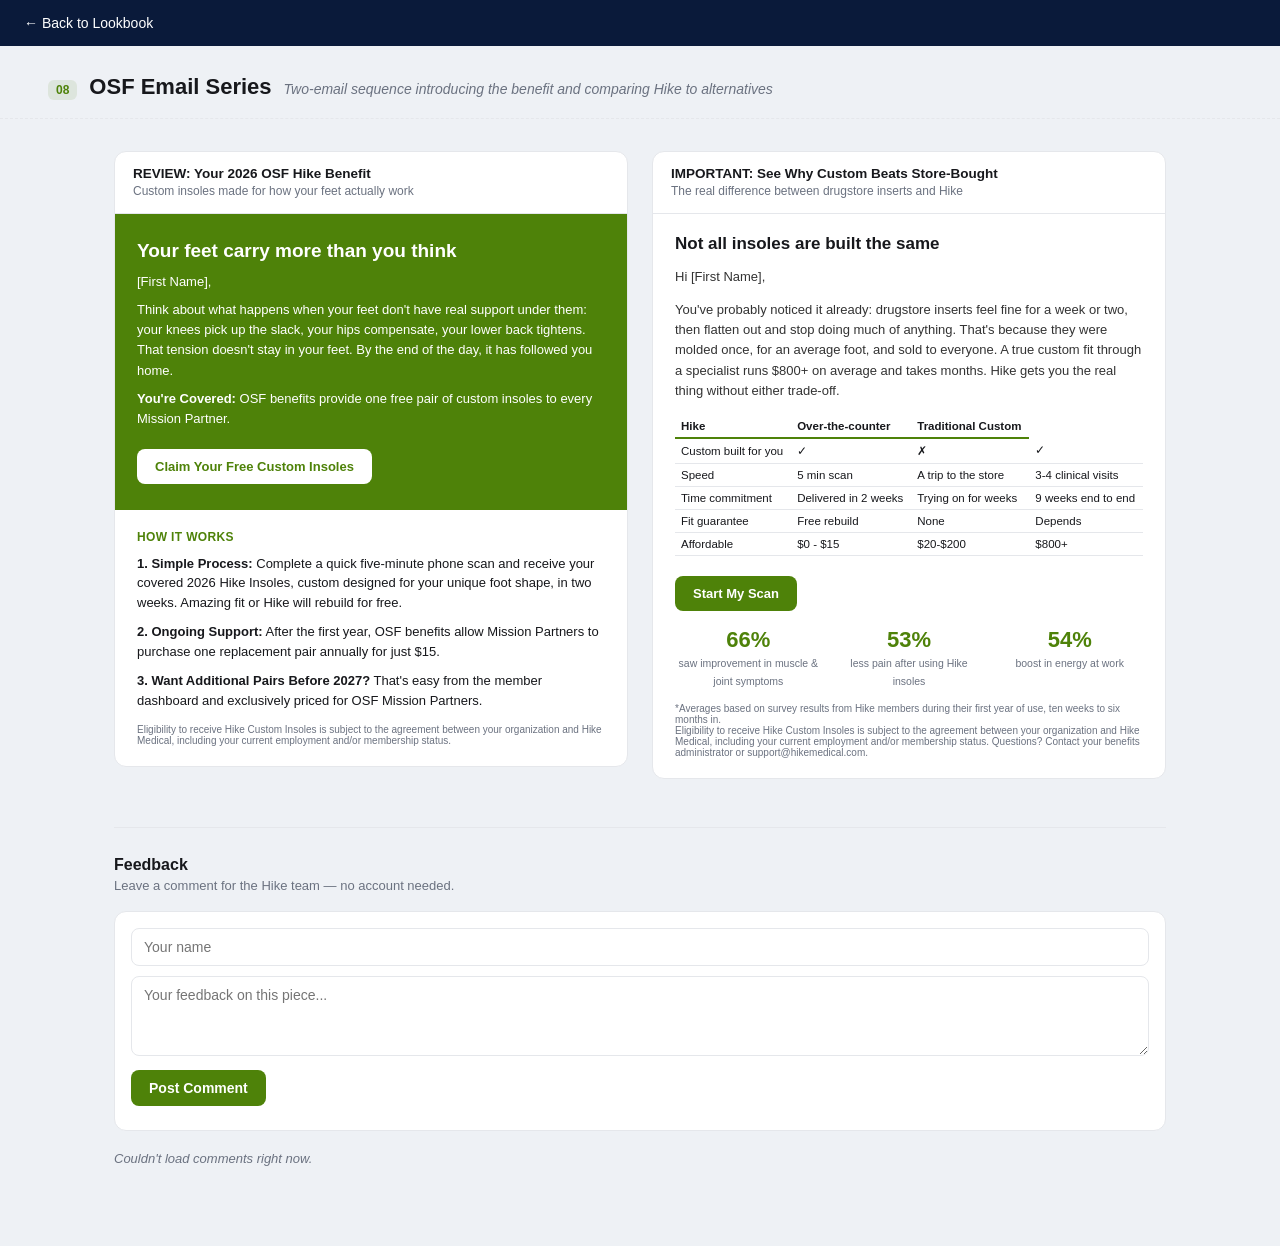
==== emails.html @ 9995e8eb "Create emails.html" ====
<!DOCTYPE html>
<html lang="en">
<head>
<meta charset="UTF-8">
<meta name="viewport" content="width=device-width,initial-scale=1">
<title>OSF × Hike Medical — Email Series Review</title>
<link rel="stylesheet" href="css/style.css">
<style>
  .em-grid { display:grid; grid-template-columns: 1fr 1fr; gap: 24px; align-items:start; }
  .em-card { background:#fff; border:1px solid var(--border); border-radius:12px; overflow:hidden; }
  .em-subject { padding: 14px 18px; border-bottom:1px solid var(--border); }
  .em-subject b { font-size: 13.5px; display:block; }
  .em-subject span { font-size:12px; color:var(--text-gray); }
  .em-hero { background: var(--osf-green); color:#fff; padding: 26px 22px; }
  .em-hero h2 { font-size:19px; margin:0 0 10px; }
  .em-hero p { font-size:13px; line-height:1.55; margin: 8px 0; }
  .em-hero .btn { display:inline-block; background:#fff; color: var(--osf-green); font-weight:800; font-size:13px; padding:10px 18px; border-radius:8px; margin-top:12px; }
  .em-body { padding: 20px 22px; }
  .em-body h4 { font-size: 12px; text-transform:uppercase; color: var(--osf-green); letter-spacing:.03em; margin: 0 0 10px; }
  .em-step { font-size:13px; margin-bottom:10px; line-height:1.5; }
  .em-body h3 { font-size:17px; margin:0 0 10px; }
  .em-body p.copy { font-size:13px; line-height:1.55; color:#333; }
  .em-table { width:100%; border-collapse:collapse; font-size:11.5px; margin:14px 0; }
  .em-table th { text-align:left; border-bottom:2px solid var(--osf-green); padding:5px 6px; }
  .em-table td { padding:5px 6px; border-bottom:1px solid var(--border); }
  .em-cta-btn { display:inline-block; background: var(--osf-green); color:#fff; font-weight:800; font-size:13px; padding:10px 18px; border-radius:8px; margin: 6px 0 16px; }
  .em-stats { display:flex; gap:14px; }
  .em-stats div { text-align:center; flex:1; }
  .em-stats b { font-size:22px; color: var(--osf-green); display:block; }
  .em-stats span { font-size:10.5px; color:var(--text-gray); }
  .em-disclaimer { font-size: 10px; color:var(--text-gray); margin-top:14px; }
  @media (max-width:800px){ .em-grid{grid-template-columns:1fr;} }
</style>
</head>
<body>

<div class="subpage-bar"><a href="index.html">← Back to Lookbook</a></div>
<div class="subpage-title">
  <span class="num">08</span>
  <h2>OSF Email Series</h2>
  <span class="desc">Two-email sequence introducing the benefit and comparing Hike to alternatives</span>
</div>

<div class="subpage-content">
  <div class="em-grid">

    <div class="em-card">
      <div class="em-subject"><b>REVIEW: Your 2026 OSF Hike Benefit</b><span>Custom insoles made for how your feet actually work</span></div>
      <div class="em-hero">
        <h2>Your feet carry more than you think</h2>
        <p>[First Name],</p>
        <p>Think about what happens when your feet don't have real support under them: your knees pick up the slack, your hips compensate, your lower back tightens. That tension doesn't stay in your feet. By the end of the day, it has followed you home.</p>
        <p><b>You're Covered:</b> OSF benefits provide one free pair of custom insoles to every Mission Partner.</p>
        <a class="btn">Claim Your Free Custom Insoles</a>
      </div>
      <div class="em-body">
        <h4>How It Works</h4>
        <div class="em-step"><b>1. Simple Process:</b> Complete a quick five-minute phone scan and receive your covered 2026 Hike Insoles, custom designed for your unique foot shape, in two weeks. Amazing fit or Hike will rebuild for free.</div>
        <div class="em-step"><b>2. Ongoing Support:</b> After the first year, OSF benefits allow Mission Partners to purchase one replacement pair annually for just $15.</div>
        <div class="em-step"><b>3. Want Additional Pairs Before 2027?</b> That's easy from the member dashboard and exclusively priced for OSF Mission Partners.</div>
        <div class="em-disclaimer">Eligibility to receive Hike Custom Insoles is subject to the agreement between your organization and Hike Medical, including your current employment and/or membership status.</div>
      </div>
    </div>

    <div class="em-card">
      <div class="em-subject"><b>IMPORTANT: See Why Custom Beats Store-Bought</b><span>The real difference between drugstore inserts and Hike</span></div>
      <div class="em-body">
        <h3>Not all insoles are built the same</h3>
        <p class="copy">Hi [First Name],</p>
        <p class="copy">You've probably noticed it already: drugstore inserts feel fine for a week or two, then flatten out and stop doing much of anything. That's because they were molded once, for an average foot, and sold to everyone. A true custom fit through a specialist runs $800+ on average and takes months. Hike gets you the real thing without either trade-off.</p>
        <table class="em-table">
          <thead><tr><th>Hike</th><th>Over-the-counter</th><th>Traditional Custom</th></tr></thead>
          <tbody>
            <tr><td>Custom built for you</td><td>✓</td><td>✗</td><td>✓</td></tr>
            <tr><td>Speed</td><td>5 min scan</td><td>A trip to the store</td><td>3-4 clinical visits</td></tr>
            <tr><td>Time commitment</td><td>Delivered in 2 weeks</td><td>Trying on for weeks</td><td>9 weeks end to end</td></tr>
            <tr><td>Fit guarantee</td><td>Free rebuild</td><td>None</td><td>Depends</td></tr>
            <tr><td>Affordable</td><td>$0 - $15</td><td>$20-$200</td><td>$800+</td></tr>
          </tbody>
        </table>
        <a class="em-cta-btn">Start My Scan</a>
        <div class="em-stats">
          <div><b>66%</b><span>saw improvement in muscle &amp; joint symptoms</span></div>
          <div><b>53%</b><span>less pain after using Hike insoles</span></div>
          <div><b>54%</b><span>boost in energy at work</span></div>
        </div>
        <div class="em-disclaimer">*Averages based on survey results from Hike members during their first year of use, ten weeks to six months in.<br>Eligibility to receive Hike Custom Insoles is subject to the agreement between your organization and Hike Medical, including your current employment and/or membership status. Questions? Contact your benefits administrator or support@hikemedical.com.</div>
      </div>
    </div>

  </div>

  <div id="comments-root" data-page="emails"></div>
</div>

<script src="js/comments-config.js"></script>
<script src="js/comments.js"></script>
</body>
</html>
---- css/style.css ----
/* OSF Lookbook — shared styles */

:root {
  --navy: #0a1a3a;
  --bg: #eef1f5;
  --card-bg: #ffffff;
  --text-dark: #17181c;
  --text-gray: #6b7280;
  --border: #e5e7eb;
  --osf-green: #4e8209;
  --osf-green-dark: #3a6207;
}

* { box-sizing: border-box; }

body {
  margin: 0;
  font-family: -apple-system, BlinkMacSystemFont, "Segoe UI", Helvetica, Arial, sans-serif;
  background: var(--bg);
  color: var(--text-dark);
}

a { color: inherit; text-decoration: none; }

/* Top bar on hub */
.hub-header {
  background: var(--navy);
  color: #fff;
  padding: 40px 48px;
}
.hub-header h1 {
  margin: 0 0 6px;
  font-size: 34px;
  font-weight: 800;
}
.hub-header p {
  margin: 0;
  color: #b7c0d6;
  font-size: 15px;
}

/* Top bar on sub-pages */
.subpage-bar {
  background: var(--navy);
  padding: 14px 24px;
}
.subpage-bar a {
  color: #fff;
  font-size: 14px;
  font-weight: 500;
}
.subpage-bar a:hover { text-decoration: underline; }

.subpage-title {
  display: flex;
  align-items: baseline;
  gap: 12px;
  padding: 28px 48px 18px;
  border-bottom: 1px dashed var(--border);
  flex-wrap: wrap;
}
.subpage-title .num {
  font-size: 12px;
  font-weight: 700;
  color: var(--osf-green);
  background: rgba(78,130,9,0.1);
  padding: 3px 8px;
  border-radius: 6px;
}
.subpage-title h2 {
  margin: 0;
  font-size: 22px;
  font-weight: 800;
}
.subpage-title .desc {
  color: var(--text-gray);
  font-style: italic;
  font-size: 14px;
}

.subpage-content {
  max-width: 1100px;
  margin: 32px auto 80px;
  padding: 0 24px;
}

/* Hub grid */
.grid {
  display: grid;
  grid-template-columns: repeat(3, 1fr);
  gap: 20px;
  max-width: 1150px;
  margin: 40px auto;
  padding: 0 24px;
}
@media (max-width: 900px) {
  .grid { grid-template-columns: repeat(2, 1fr); }
}
@media (max-width: 600px) {
  .grid { grid-template-columns: 1fr; }
}

.card {
  background: var(--card-bg);
  border-radius: 14px;
  padding: 22px 22px 24px;
  box-shadow: 0 1px 2px rgba(16,24,40,0.06), 0 1px 3px rgba(16,24,40,0.08);
  transition: transform .15s ease, box-shadow .15s ease;
  display: block;
}
.card:hover {
  transform: translateY(-2px);
  box-shadow: 0 4px 14px rgba(16,24,40,0.12);
}
.card .label {
  font-size: 11px;
  font-weight: 800;
  letter-spacing: 0.06em;
  color: var(--osf-green);
  text-transform: uppercase;
  margin-bottom: 8px;
  display: block;
}
.card h3 {
  margin: 0 0 8px;
  font-size: 18px;
  font-weight: 800;
}
.card p {
  margin: 0;
  font-size: 13.5px;
  color: var(--text-gray);
  line-height: 1.45;
}

/* Generic mockup frame (browser-chrome style) */
.frame {
  background: #fff;
  border-radius: 12px;
  overflow: hidden;
  box-shadow: 0 1px 2px rgba(16,24,40,0.06), 0 8px 24px rgba(16,24,40,0.08);
  border: 1px solid var(--border);
}
.frame-chrome {
  background: #f3f4f6;
  border-bottom: 1px solid var(--border);
  padding: 10px 14px;
  display: flex;
  align-items: center;
  gap: 8px;
}
.frame-chrome .dot {
  width: 10px; height: 10px; border-radius: 50%; background: #d1d5db;
}
.frame-chrome .url-bar {
  flex: 1;
  background: #fff;
  border: 1px solid var(--border);
  border-radius: 6px;
  padding: 4px 10px;
  font-size: 12px;
  color: var(--text-gray);
}

/* Comment widget */
.comments-block {
  margin-top: 48px;
  border-top: 1px solid var(--border);
  padding-top: 28px;
}
.comments-block h3 {
  font-size: 16px;
  font-weight: 800;
  margin: 0 0 4px;
}
.comments-block .sub {
  font-size: 13px;
  color: var(--text-gray);
  margin: 0 0 18px;
}
.comment-form {
  background: #fff;
  border: 1px solid var(--border);
  border-radius: 12px;
  padding: 16px;
  margin-bottom: 20px;
}
.comment-form input,
.comment-form textarea {
  width: 100%;
  font-family: inherit;
  font-size: 14px;
  padding: 10px 12px;
  border: 1px solid var(--border);
  border-radius: 8px;
  margin-bottom: 10px;
  resize: vertical;
}
.comment-form textarea { min-height: 80px; }
.comment-form button {
  background: var(--osf-green);
  color: #fff;
  border: none;
  padding: 10px 18px;
  border-radius: 8px;
  font-size: 14px;
  font-weight: 700;
  cursor: pointer;
}
.comment-form button:hover { background: var(--osf-green-dark); }
.comment-form button:disabled { opacity: 0.6; cursor: default; }
.comment-status {
  font-size: 13px;
  margin-top: 8px;
  color: var(--text-gray);
}
.comment-list { display: flex; flex-direction: column; gap: 12px; }
.comment-item {
  background: #fff;
  border: 1px solid var(--border);
  border-radius: 10px;
  padding: 12px 14px;
}
.comment-item .meta {
  display: flex;
  justify-content: space-between;
  font-size: 12px;
  color: var(--text-gray);
  margin-bottom: 4px;
}
.comment-item .name { font-weight: 700; color: var(--text-dark); }
.comment-item .text { font-size: 14px; line-height: 1.5; white-space: pre-wrap; }
.comment-empty { font-size: 13px; color: var(--text-gray); font-style: italic; }
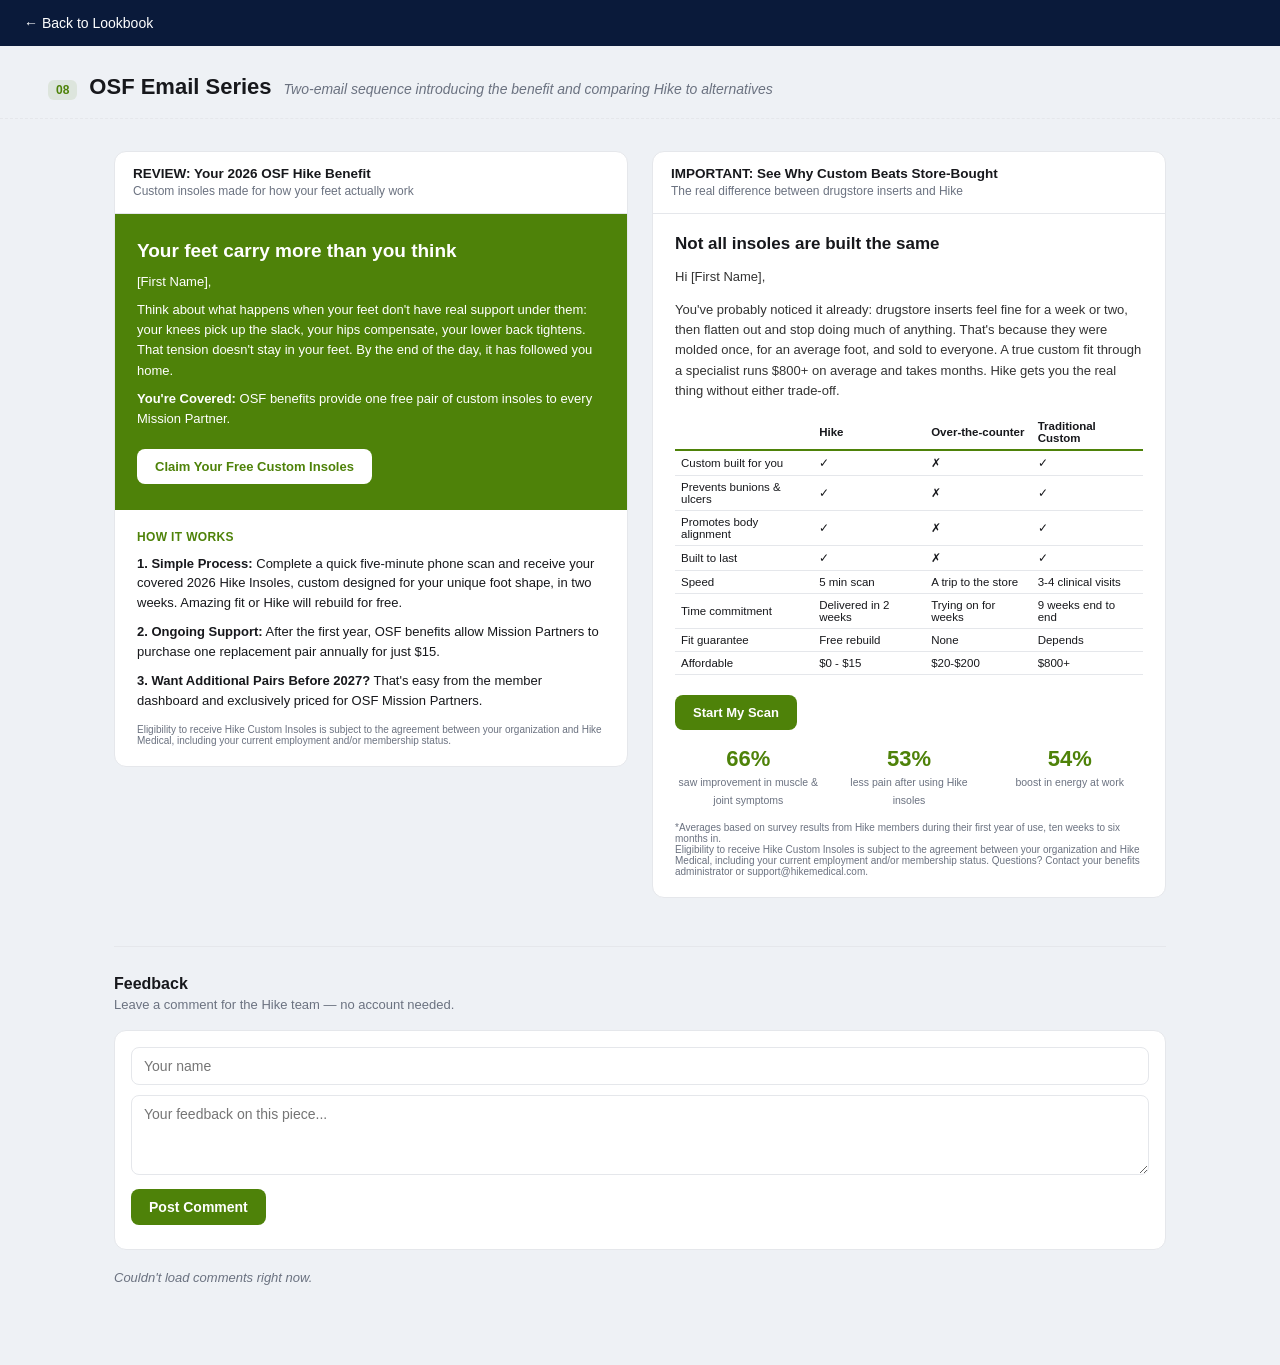
==== commit d1e5f944: "Update emails.html" ====
--- a/emails.html
+++ b/emails.html
@@ -69,9 +69,12 @@
         <p class="copy">Hi [First Name],</p>
         <p class="copy">You've probably noticed it already: drugstore inserts feel fine for a week or two, then flatten out and stop doing much of anything. That's because they were molded once, for an average foot, and sold to everyone. A true custom fit through a specialist runs $800+ on average and takes months. Hike gets you the real thing without either trade-off.</p>
         <table class="em-table">
-          <thead><tr><th>Hike</th><th>Over-the-counter</th><th>Traditional Custom</th></tr></thead>
+          <thead><tr><th></th><th>Hike</th><th>Over-the-counter</th><th>Traditional Custom</th></tr></thead>
           <tbody>
             <tr><td>Custom built for you</td><td>✓</td><td>✗</td><td>✓</td></tr>
+            <tr><td>Prevents bunions & ulcers</td><td>✓</td><td>✗</td><td>✓</td></tr>
+            <tr><td>Promotes body alignment</td><td>✓</td><td>✗</td><td>✓</td></tr>
+            <tr><td>Built to last</td><td>✓</td><td>✗</td><td>✓</td></tr>
             <tr><td>Speed</td><td>5 min scan</td><td>A trip to the store</td><td>3-4 clinical visits</td></tr>
             <tr><td>Time commitment</td><td>Delivered in 2 weeks</td><td>Trying on for weeks</td><td>9 weeks end to end</td></tr>
             <tr><td>Fit guarantee</td><td>Free rebuild</td><td>None</td><td>Depends</td></tr>
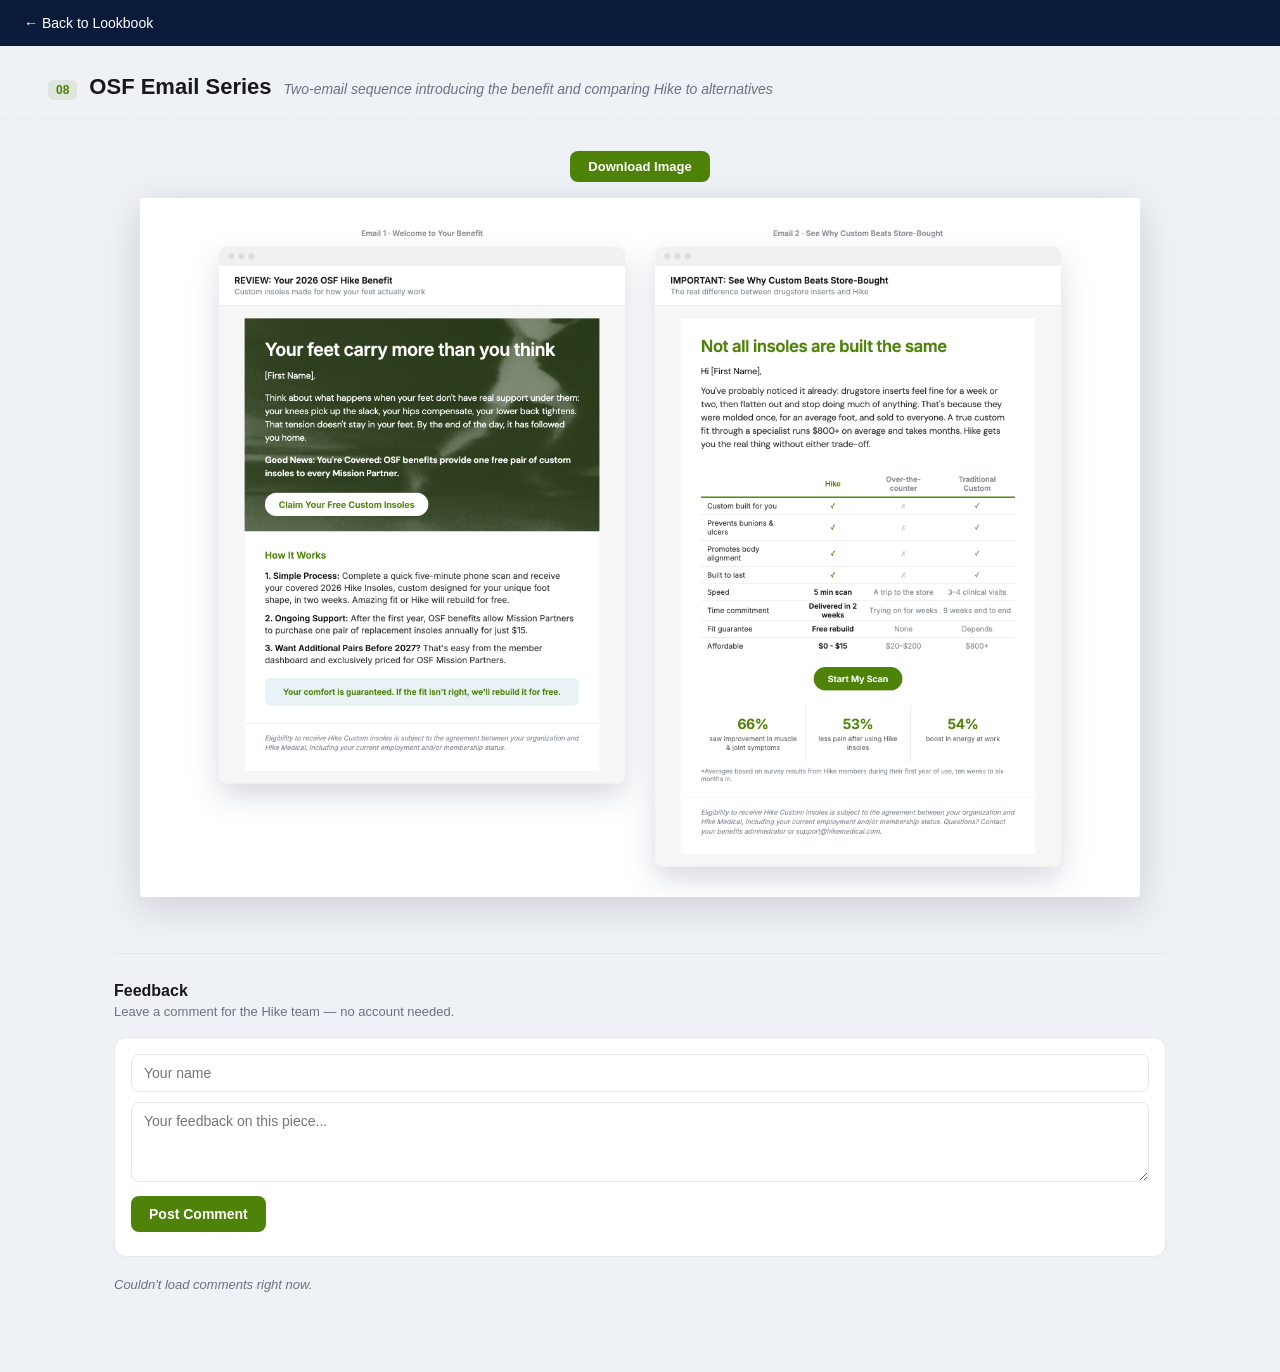
==== commit 8828aa9e: "Update emails.html" ====
--- a/emails.html
+++ b/emails.html
@@ -6,30 +6,10 @@
 <title>OSF × Hike Medical — Email Series Review</title>
 <link rel="stylesheet" href="css/style.css">
 <style>
-  .em-grid { display:grid; grid-template-columns: 1fr 1fr; gap: 24px; align-items:start; }
-  .em-card { background:#fff; border:1px solid var(--border); border-radius:12px; overflow:hidden; }
-  .em-subject { padding: 14px 18px; border-bottom:1px solid var(--border); }
-  .em-subject b { font-size: 13.5px; display:block; }
-  .em-subject span { font-size:12px; color:var(--text-gray); }
-  .em-hero { background: var(--osf-green); color:#fff; padding: 26px 22px; }
-  .em-hero h2 { font-size:19px; margin:0 0 10px; }
-  .em-hero p { font-size:13px; line-height:1.55; margin: 8px 0; }
-  .em-hero .btn { display:inline-block; background:#fff; color: var(--osf-green); font-weight:800; font-size:13px; padding:10px 18px; border-radius:8px; margin-top:12px; }
-  .em-body { padding: 20px 22px; }
-  .em-body h4 { font-size: 12px; text-transform:uppercase; color: var(--osf-green); letter-spacing:.03em; margin: 0 0 10px; }
-  .em-step { font-size:13px; margin-bottom:10px; line-height:1.5; }
-  .em-body h3 { font-size:17px; margin:0 0 10px; }
-  .em-body p.copy { font-size:13px; line-height:1.55; color:#333; }
-  .em-table { width:100%; border-collapse:collapse; font-size:11.5px; margin:14px 0; }
-  .em-table th { text-align:left; border-bottom:2px solid var(--osf-green); padding:5px 6px; }
-  .em-table td { padding:5px 6px; border-bottom:1px solid var(--border); }
-  .em-cta-btn { display:inline-block; background: var(--osf-green); color:#fff; font-weight:800; font-size:13px; padding:10px 18px; border-radius:8px; margin: 6px 0 16px; }
-  .em-stats { display:flex; gap:14px; }
-  .em-stats div { text-align:center; flex:1; }
-  .em-stats b { font-size:22px; color: var(--osf-green); display:block; }
-  .em-stats span { font-size:10.5px; color:var(--text-gray); }
-  .em-disclaimer { font-size: 10px; color:var(--text-gray); margin-top:14px; }
-  @media (max-width:800px){ .em-grid{grid-template-columns:1fr;} }
+  .doc-download { text-align:center; margin-bottom: 16px; }
+  .doc-download a { display:inline-block; font-size:13px; font-weight:700; color:#fff; background:var(--osf-green); padding:8px 18px; border-radius:8px; text-decoration:none; }
+  .doc-viewer-wrap { display:flex; justify-content:center; padding: 0 0 8px; }
+  .doc-viewer-wrap img { width:100%; max-width:1000px; height:auto; box-shadow:0 10px 40px rgba(16,24,40,0.15); background:#fff; border-radius:4px; display:block; }
 </style>
 </head>
 <body>
@@ -42,55 +22,9 @@
 </div>
 
 <div class="subpage-content">
-  <div class="em-grid">
-
-    <div class="em-card">
-      <div class="em-subject"><b>REVIEW: Your 2026 OSF Hike Benefit</b><span>Custom insoles made for how your feet actually work</span></div>
-      <div class="em-hero">
-        <h2>Your feet carry more than you think</h2>
-        <p>[First Name],</p>
-        <p>Think about what happens when your feet don't have real support under them: your knees pick up the slack, your hips compensate, your lower back tightens. That tension doesn't stay in your feet. By the end of the day, it has followed you home.</p>
-        <p><b>You're Covered:</b> OSF benefits provide one free pair of custom insoles to every Mission Partner.</p>
-        <a class="btn">Claim Your Free Custom Insoles</a>
-      </div>
-      <div class="em-body">
-        <h4>How It Works</h4>
-        <div class="em-step"><b>1. Simple Process:</b> Complete a quick five-minute phone scan and receive your covered 2026 Hike Insoles, custom designed for your unique foot shape, in two weeks. Amazing fit or Hike will rebuild for free.</div>
-        <div class="em-step"><b>2. Ongoing Support:</b> After the first year, OSF benefits allow Mission Partners to purchase one replacement pair annually for just $15.</div>
-        <div class="em-step"><b>3. Want Additional Pairs Before 2027?</b> That's easy from the member dashboard and exclusively priced for OSF Mission Partners.</div>
-        <div class="em-disclaimer">Eligibility to receive Hike Custom Insoles is subject to the agreement between your organization and Hike Medical, including your current employment and/or membership status.</div>
-      </div>
-    </div>
-
-    <div class="em-card">
-      <div class="em-subject"><b>IMPORTANT: See Why Custom Beats Store-Bought</b><span>The real difference between drugstore inserts and Hike</span></div>
-      <div class="em-body">
-        <h3>Not all insoles are built the same</h3>
-        <p class="copy">Hi [First Name],</p>
-        <p class="copy">You've probably noticed it already: drugstore inserts feel fine for a week or two, then flatten out and stop doing much of anything. That's because they were molded once, for an average foot, and sold to everyone. A true custom fit through a specialist runs $800+ on average and takes months. Hike gets you the real thing without either trade-off.</p>
-        <table class="em-table">
-          <thead><tr><th></th><th>Hike</th><th>Over-the-counter</th><th>Traditional Custom</th></tr></thead>
-          <tbody>
-            <tr><td>Custom built for you</td><td>✓</td><td>✗</td><td>✓</td></tr>
-            <tr><td>Prevents bunions & ulcers</td><td>✓</td><td>✗</td><td>✓</td></tr>
-            <tr><td>Promotes body alignment</td><td>✓</td><td>✗</td><td>✓</td></tr>
-            <tr><td>Built to last</td><td>✓</td><td>✗</td><td>✓</td></tr>
-            <tr><td>Speed</td><td>5 min scan</td><td>A trip to the store</td><td>3-4 clinical visits</td></tr>
-            <tr><td>Time commitment</td><td>Delivered in 2 weeks</td><td>Trying on for weeks</td><td>9 weeks end to end</td></tr>
-            <tr><td>Fit guarantee</td><td>Free rebuild</td><td>None</td><td>Depends</td></tr>
-            <tr><td>Affordable</td><td>$0 - $15</td><td>$20-$200</td><td>$800+</td></tr>
-          </tbody>
-        </table>
-        <a class="em-cta-btn">Start My Scan</a>
-        <div class="em-stats">
-          <div><b>66%</b><span>saw improvement in muscle &amp; joint symptoms</span></div>
-          <div><b>53%</b><span>less pain after using Hike insoles</span></div>
-          <div><b>54%</b><span>boost in energy at work</span></div>
-        </div>
-        <div class="em-disclaimer">*Averages based on survey results from Hike members during their first year of use, ten weeks to six months in.<br>Eligibility to receive Hike Custom Insoles is subject to the agreement between your organization and Hike Medical, including your current employment and/or membership status. Questions? Contact your benefits administrator or support@hikemedical.com.</div>
-      </div>
-    </div>
-
+  <div class="doc-download"><a href="OSF%20FALL%20EMAILS.png" download>Download Image</a></div>
+  <div class="doc-viewer-wrap">
+    <img src="OSF%20FALL%20EMAILS.png" alt="OSF Email Series">
   </div>
 
   <div id="comments-root" data-page="emails"></div>
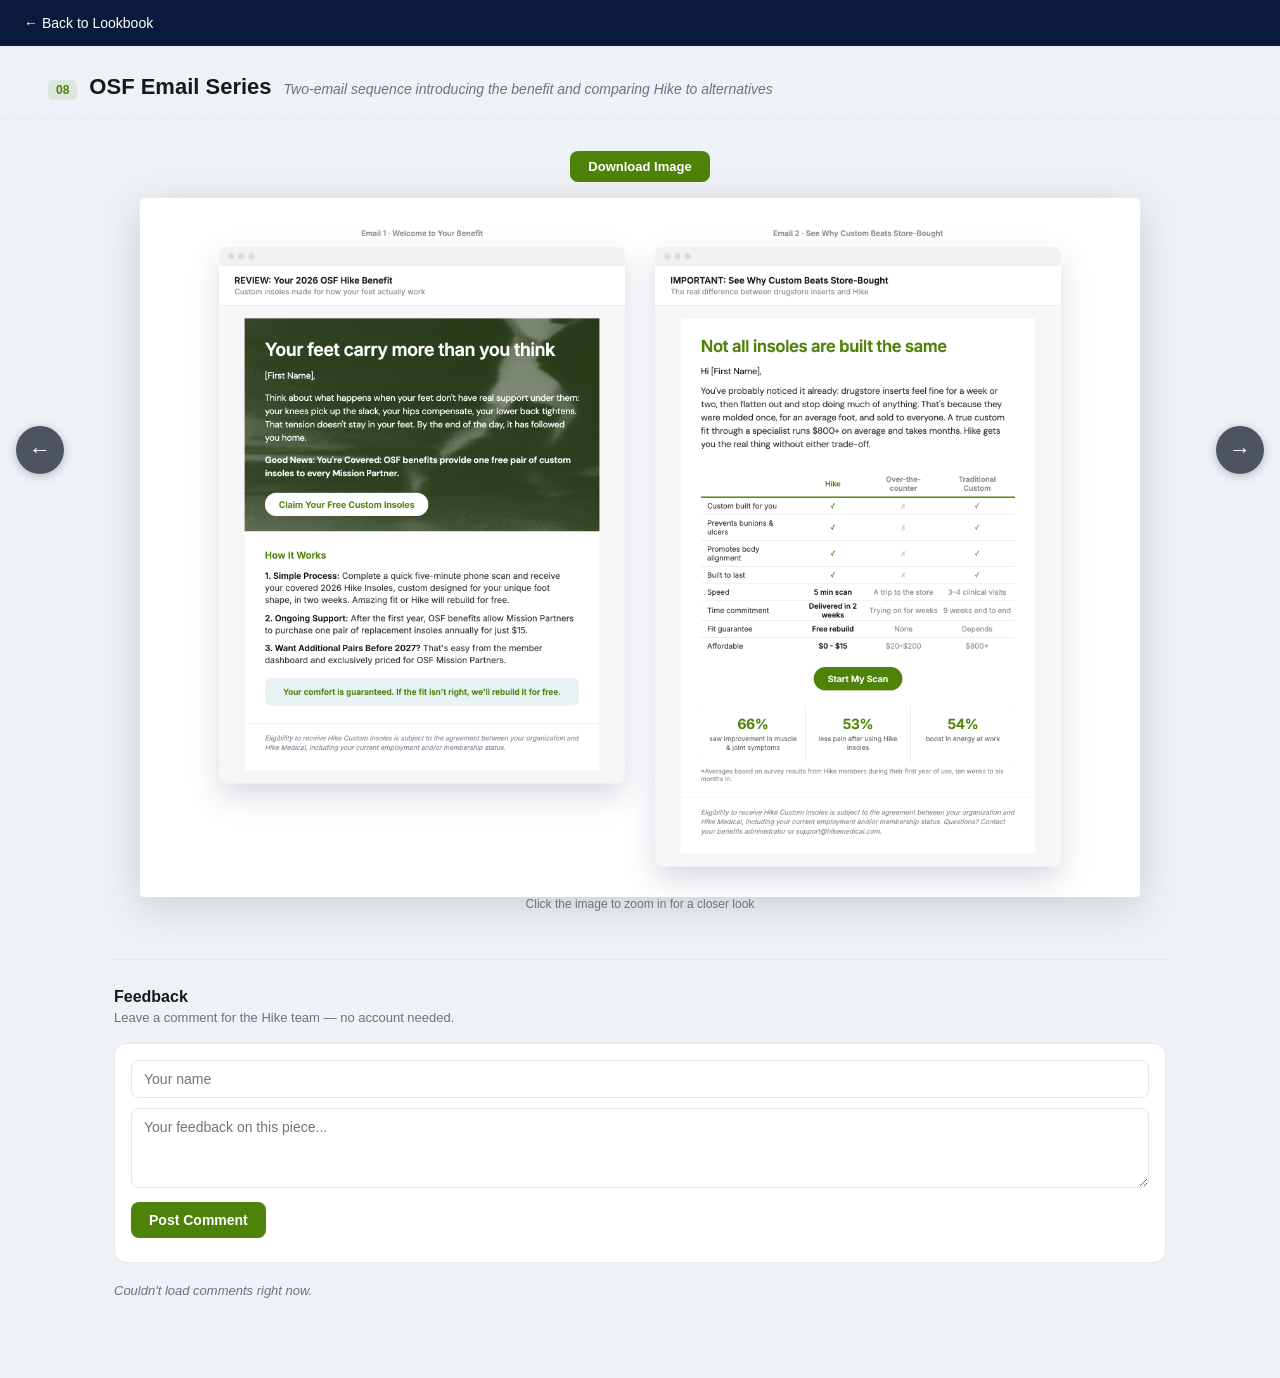
==== commit 7a1a38d1: "Update emails.html" ====
--- a/emails.html
+++ b/emails.html
@@ -9,7 +9,17 @@
   .doc-download { text-align:center; margin-bottom: 16px; }
   .doc-download a { display:inline-block; font-size:13px; font-weight:700; color:#fff; background:var(--osf-green); padding:8px 18px; border-radius:8px; text-decoration:none; }
   .doc-viewer-wrap { display:flex; justify-content:center; padding: 0 0 8px; }
-  .doc-viewer-wrap img { width:100%; max-width:1000px; height:auto; box-shadow:0 10px 40px rgba(16,24,40,0.15); background:#fff; border-radius:4px; display:block; }
+  .doc-viewer-wrap img { width:100%; max-width:1000px; height:auto; box-shadow:0 10px 40px rgba(16,24,40,0.15); background:#fff; border-radius:4px; display:block; cursor: zoom-in; }
+  .doc-hint { text-align:center; font-size:12px; color:var(--text-gray); margin: -8px 0 16px; }
+
+  .lb-overlay { position:fixed; inset:0; background:rgba(10,14,26,0.92); z-index:1000; display:none; align-items:center; justify-content:center; overflow:auto; }
+  .lb-overlay.open { display:flex; }
+  .lb-overlay img { display:block; }
+  .lb-overlay img.fit { max-width:92vw; max-height:92vh; width:auto; height:auto; cursor: zoom-in; margin:auto; }
+  .lb-overlay img.full { max-width:none; max-height:none; width:auto; cursor: zoom-out; }
+  .lb-close { position:fixed; top:18px; right:22px; z-index:1001; width:40px; height:40px; border-radius:50%; background:rgba(255,255,255,0.12); color:#fff; border:none; font-size:20px; cursor:pointer; display:flex; align-items:center; justify-content:center; }
+  .lb-close:hover { background:rgba(255,255,255,0.22); }
+  .lb-hint { position:fixed; bottom:18px; left:50%; transform:translateX(-50%); z-index:1001; color:#fff; font-size:12px; opacity:.75; }
 </style>
 </head>
 <body>
@@ -24,13 +34,49 @@
 <div class="subpage-content">
   <div class="doc-download"><a href="OSF%20FALL%20EMAILS.png" download>Download Image</a></div>
   <div class="doc-viewer-wrap">
-    <img src="OSF%20FALL%20EMAILS.png" alt="OSF Email Series">
+    <img id="emailsImg" src="OSF%20FALL%20EMAILS.png" alt="OSF Email Series">
   </div>
+  <div class="doc-hint">Click the image to zoom in for a closer look</div>
 
   <div id="comments-root" data-page="emails"></div>
 </div>
 
+<div class="lb-overlay" id="lbOverlay">
+  <button class="lb-close" id="lbClose" aria-label="Close">&times;</button>
+  <img id="lbImg" class="fit" src="OSF%20FALL%20EMAILS.png" alt="OSF Email Series — zoomed">
+  <div class="lb-hint">Click image to zoom in/out &middot; Esc or click outside to close</div>
+</div>
+
 <script src="js/comments-config.js"></script>
 <script src="js/comments.js"></script>
+<script src="js/nav.js"></script>
+<script>
+(function () {
+  var thumb = document.getElementById('emailsImg');
+  var overlay = document.getElementById('lbOverlay');
+  var lbImg = document.getElementById('lbImg');
+  var closeBtn = document.getElementById('lbClose');
+
+  function openLightbox() {
+    lbImg.className = 'fit';
+    overlay.classList.add('open');
+  }
+  function closeLightbox() {
+    overlay.classList.remove('open');
+  }
+
+  thumb.addEventListener('click', openLightbox);
+  closeBtn.addEventListener('click', closeLightbox);
+  overlay.addEventListener('click', function (e) {
+    if (e.target === overlay) closeLightbox();
+  });
+  lbImg.addEventListener('click', function () {
+    lbImg.className = lbImg.className === 'fit' ? 'full' : 'fit';
+  });
+  document.addEventListener('keydown', function (e) {
+    if (e.key === 'Escape' && overlay.classList.contains('open')) closeLightbox();
+  });
+})();
+</script>
 </body>
 </html>
